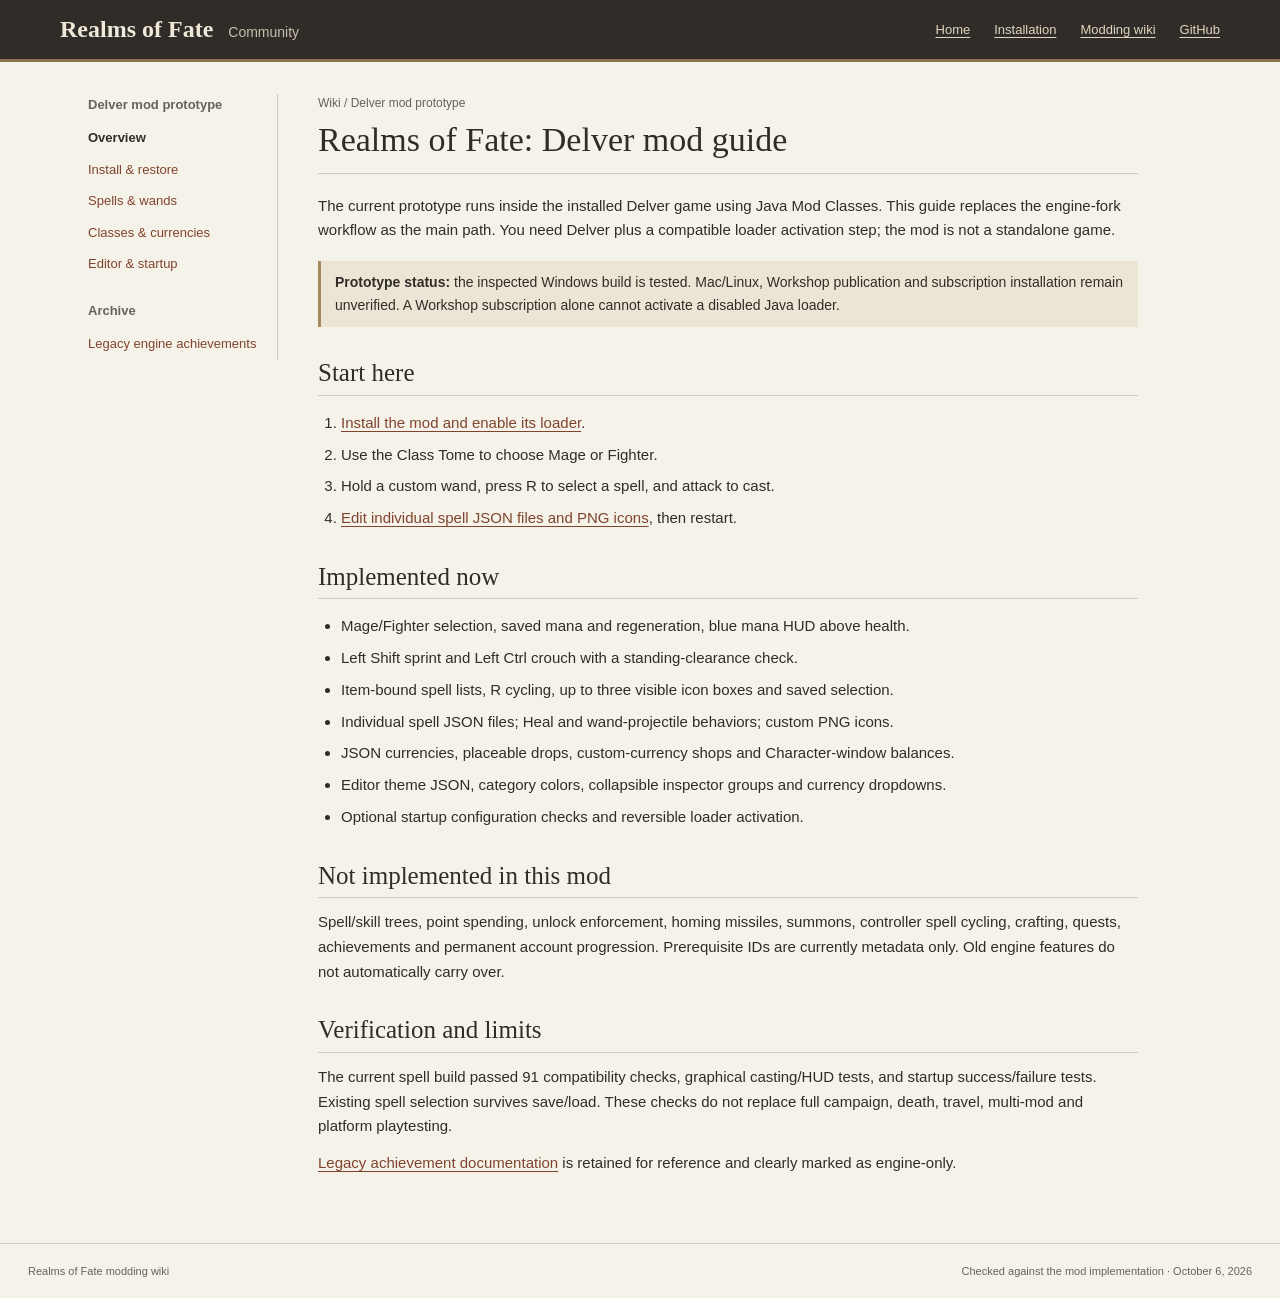
==== wiki/index.html @ 8c8dd292 "Document the Delver mod prototype and archive engine-only guides" ====
<!doctype html><html lang="en"><head><meta charset="utf-8"><meta name="viewport" content="width=device-width, initial-scale=1"><meta name="description" content="Realms of Fate Delver mod prototype: Realms of Fate: Delver mod guide"><title>Realms of Fate: Delver mod guide · Realms of Fate</title><link rel="stylesheet" href="../assets/wiki.css"><script src="../assets/wiki.js" defer></script></head><body>
<a class="skip" href="#main">Skip to content</a><header class="site-header"><a class="brand" href="../index.html">Realms of Fate <span>Community</span></a><nav aria-label="Site"><a href="../index.html">Home</a><a href="installation.html">Installation</a><a href="index.html">Modding wiki</a><a href="https://github.com/Delvers-of-Fate/Realms-of-Fate-Community">GitHub</a></nav></header>
<div class="layout"><nav class="sidebar" aria-label="Wiki navigation"><p class="nav-heading">Delver mod prototype</p><a href="index.html" class="current" aria-current="page">Overview</a><a href="installation.html">Install & restore</a><a href="spells.html">Spells & wands</a><a href="systems.html">Classes & currencies</a><a href="editor.html">Editor & startup</a><p class="nav-heading">Archive</p><a href="achievements.html">Legacy engine achievements</a></nav><main id="main" class="article"><p class="breadcrumb">Wiki / Delver mod prototype</p><h1>Realms of Fate: Delver mod guide</h1>
<p>The current prototype runs inside the installed Delver game using Java Mod Classes. This guide replaces the engine-fork workflow as the main path. You need Delver plus a compatible loader activation step; the mod is not a standalone game.</p>
<aside class="note"><strong>Prototype status:</strong> the inspected Windows build is tested. Mac/Linux, Workshop publication and subscription installation remain unverified. A Workshop subscription alone cannot activate a disabled Java loader.</aside>
<h2>Start here</h2><ol><li><a href="installation.html">Install the mod and enable its loader</a>.</li><li>Use the Class Tome to choose Mage or Fighter.</li><li>Hold a custom wand, press R to select a spell, and attack to cast.</li><li><a href="spells.html">Edit individual spell JSON files and PNG icons</a>, then restart.</li></ol>
<h2>Implemented now</h2><ul><li>Mage/Fighter selection, saved mana and regeneration, blue mana HUD above health.</li><li>Left Shift sprint and Left Ctrl crouch with a standing-clearance check.</li><li>Item-bound spell lists, R cycling, up to three visible icon boxes and saved selection.</li><li>Individual spell JSON files; Heal and wand-projectile behaviors; custom PNG icons.</li><li>JSON currencies, placeable drops, custom-currency shops and Character-window balances.</li><li>Editor theme JSON, category colors, collapsible inspector groups and currency dropdowns.</li><li>Optional startup configuration checks and reversible loader activation.</li></ul>
<h2>Not implemented in this mod</h2><p>Spell/skill trees, point spending, unlock enforcement, homing missiles, summons, controller spell cycling, crafting, quests, achievements and permanent account progression. Prerequisite IDs are currently metadata only. Old engine features do not automatically carry over.</p>
<h2>Verification and limits</h2><p>The current spell build passed 91 compatibility checks, graphical casting/HUD tests, and startup success/failure tests. Existing spell selection survives save/load. These checks do not replace full campaign, death, travel, multi-mod and platform playtesting.</p>
<p><a href="achievements.html">Legacy achievement documentation</a> is retained for reference and clearly marked as engine-only.</p><p id="copy-status" role="status" aria-live="polite"></p></main></div><footer><span>Realms of Fate modding wiki</span><span>Checked against the mod implementation · October 6, 2026</span></footer></body></html>
---- assets/wiki.css ----
/* Shared styles for the static modding reference. */
:root {
  color-scheme: light;
  --paper: #f5f2e9;
  --ink: #302d28;
  --muted: #686359;
  --rule: #d2cabb;
  --link: #80442e;
}
* { box-sizing: border-box; }
html { scroll-padding-top: 24px; }
body {
  margin: 0;
  background: var(--paper);
  color: var(--ink);
  font: 15px/1.65 Arial, Helvetica, sans-serif;
}
a { color: var(--link); text-underline-offset: 3px; }
a:hover { color: #462519; }
a:focus-visible, button:focus-visible { outline: 2px solid #925025; outline-offset: 4px; }
.site-header {
  background: #302d28;
  border-bottom: 3px solid #88724e;
  color: #f0e8d8;
  padding: 16px max(28px, calc((100vw - 1160px) / 2));
  display: flex;
  align-items: center;
  justify-content: space-between;
  gap: 20px;
}
.brand { font: bold 24px Georgia, serif; color: #f0e8d8; text-decoration: none; white-space: nowrap; }
.brand span { margin-left: 9px; font: normal 14px Arial, sans-serif; color: #c9beab; }
.site-header nav { display: flex; gap: 24px; font-size: 13px; }
.site-header a:hover { color: white; }
.site-header nav a { color: #e0d4be; }
.layout {
  max-width: 1160px;
  margin: 0 auto;
  padding: 32px 28px 55px;
  display: grid;
  grid-template-columns: 190px minmax(0, 1fr);
  gap: 40px;
  min-height: calc(100vh - 155px);
}
.sidebar { align-self: start; position: sticky; top: 24px; font-size: 13px; padding-right: 20px; border-right: 1px solid var(--rule); }
.sidebar a { display: block; padding: 5px 0; text-decoration: none; }
.sidebar a:hover { text-decoration: underline; }
.sidebar .current { color: var(--ink); font-weight: bold; }
.nav-heading { font-weight: bold; color: var(--muted); margin: 20px 0 7px; }
.nav-heading:first-child { margin-top: 0; }
.article { min-width: 0; max-width: 820px; }
.breadcrumb { color: var(--muted); font-size: 12px; margin: 0 0 6px; }
h1, h2, h3 { line-height: 1.25; }
h1 { font: normal 34px/1.2 Georgia, serif; margin: 0 0 20px; padding-bottom: 12px; border-bottom: 1px solid var(--rule); }
h2 { font: normal 25px/1.3 Georgia, serif; margin: 30px 0 12px; border-bottom: 1px solid var(--rule); padding-bottom: 5px; }
h3 { font-size: 16px; margin: 22px 0 10px; }
p { margin: 12px 0; }
.page-note { font-size: 13px; color: var(--muted); }
.topic-list { margin: 12px 0 20px; }
.topic-list > div { display: grid; grid-template-columns: 185px minmax(0,1fr); padding: 11px 0; border-bottom: 1px solid #e1dacc; gap: 20px; }
.topic-list dt { font-weight: bold; }
.topic-list dd { margin: 0; color: #5b554c; font-size: 14px; }
.note { margin: 18px 0; padding: 10px 14px; border-left: 3px solid #a48b5d; background: #ece5d6; font-size: 14px; }
code { font-family: Consolas, "Liberation Mono", monospace; font-size: .9em; overflow-wrap: anywhere; }
p code, li code, td code { background: #e9e3d7; padding: 1px 4px; }
.code-panel { margin: 18px 0; border: 1px solid #c6beae; }
.code-toolbar { background: #e8e2d6; display: flex; justify-content: space-between; align-items: center; gap: 12px; padding: 7px 12px; font-size: 12px; color: #5b5448; border-bottom: 1px solid #c6beae; }
.code-toolbar > div { display: flex; align-items: center; gap: 15px; flex-shrink: 0; }
button { font: 12px Arial, sans-serif; color: #393228; background: #faf7ef; border: 1px solid #b3a58d; border-radius: 2px; padding: 5px 10px; cursor: pointer; }
button:hover { background: white; border-color: #7e6b4d; }
pre { background: #fcfaf5; color: #343c30; margin: 0; padding: 13px 16px; overflow: auto; font: 13px/1.5 Consolas, "Liberation Mono", monospace; tab-size: 2; }
pre code { font: inherit; overflow-wrap: normal; }
.tree { border: 1px solid var(--rule); background: #efebe1; }
.table-wrap { overflow: auto; margin: 12px 0 20px; }
table { width: 100%; border-collapse: collapse; text-align: left; font-size: 13px; }
th, td { padding: 8px 11px; border: 1px solid var(--rule); vertical-align: top; }
th { background: #e8e2d6; font-weight: bold; }
td:first-child { min-width: 140px; }
tbody tr:nth-child(even) { background: #f0ece2; }
ol, ul { padding-left: 23px; }
li { margin: 7px 0; }
footer { border-top: 1px solid var(--rule); padding: 18px 28px; color: var(--muted); display: flex; justify-content: space-between; gap: 16px; font-size: 11px; }
.skip { position: absolute; top: -100px; left: 12px; background: var(--paper); padding: 10px; z-index: 10; }
.skip:focus { top: 10px; }
#copy-status { position: fixed; right: 16px; bottom: 16px; max-width: calc(100vw - 32px); background: #302d28; color: #f5f2e9; border: 1px solid #88724e; padding: 10px 16px; font-size: 13px; margin: 0; }
#copy-status:empty { display: none; }
@media (max-width: 800px) {
  .layout { grid-template-columns: 155px minmax(0,1fr); gap: 24px; padding: 25px 20px 40px; }
  .topic-list > div { grid-template-columns: 1fr; gap: 3px; }
  .sidebar { padding-right: 12px; }
}
@media (max-width: 580px) {
  .site-header { padding: 13px 18px; flex-wrap: wrap; gap: 9px; }
  .brand { font-size: 22px; }
  .site-header nav { gap: 16px; }
  .layout { display: block; padding: 20px 18px 35px; }
  .sidebar { position: static; border: 0; border-bottom: 1px solid var(--rule); padding: 0 0 14px; margin-bottom: 22px; }
  .sidebar a { display: inline-block; padding: 3px 12px 3px 0; }
  .nav-heading { margin: 10px 0 3px; }
  h1 { font-size: 30px; }
  h2 { font-size: 23px; }
  .code-toolbar { flex-wrap: wrap; }
  pre { font-size: 12px; padding: 12px; }
  footer { display: block; padding: 15px 18px; }
  footer span { display: block; }
}
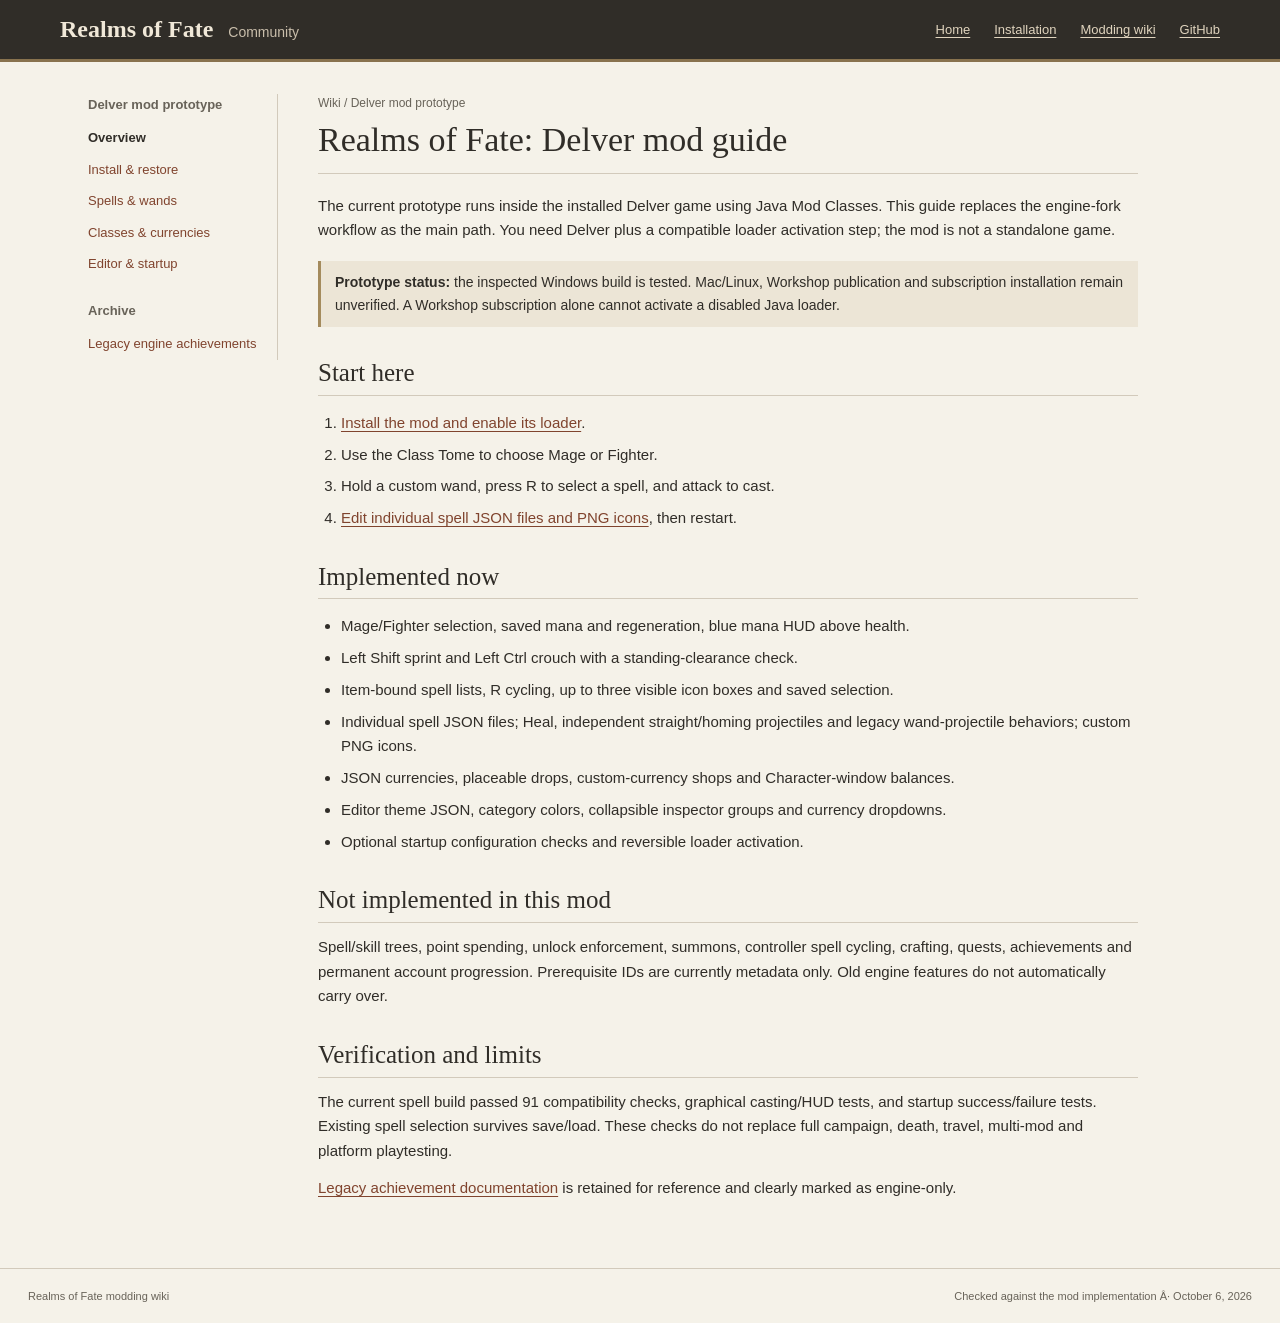
==== commit 7f247d4d: "Document independent spell projectiles and Seeking Missile" ====
--- a/wiki/index.html
+++ b/wiki/index.html
@@ -1,10 +1,10 @@
-<!doctype html><html lang="en"><head><meta charset="utf-8"><meta name="viewport" content="width=device-width, initial-scale=1"><meta name="description" content="Realms of Fate Delver mod prototype: Realms of Fate: Delver mod guide"><title>Realms of Fate: Delver mod guide · Realms of Fate</title><link rel="stylesheet" href="../assets/wiki.css"><script src="../assets/wiki.js" defer></script></head><body>
+<!doctype html><html lang="en"><head><meta charset="utf-8"><meta name="viewport" content="width=device-width, initial-scale=1"><meta name="description" content="Realms of Fate Delver mod prototype: Realms of Fate: Delver mod guide"><title>Realms of Fate: Delver mod guide Â· Realms of Fate</title><link rel="stylesheet" href="../assets/wiki.css"><script src="../assets/wiki.js" defer></script></head><body>
 <a class="skip" href="#main">Skip to content</a><header class="site-header"><a class="brand" href="../index.html">Realms of Fate <span>Community</span></a><nav aria-label="Site"><a href="../index.html">Home</a><a href="installation.html">Installation</a><a href="index.html">Modding wiki</a><a href="https://github.com/Delvers-of-Fate/Realms-of-Fate-Community">GitHub</a></nav></header>
 <div class="layout"><nav class="sidebar" aria-label="Wiki navigation"><p class="nav-heading">Delver mod prototype</p><a href="index.html" class="current" aria-current="page">Overview</a><a href="installation.html">Install & restore</a><a href="spells.html">Spells & wands</a><a href="systems.html">Classes & currencies</a><a href="editor.html">Editor & startup</a><p class="nav-heading">Archive</p><a href="achievements.html">Legacy engine achievements</a></nav><main id="main" class="article"><p class="breadcrumb">Wiki / Delver mod prototype</p><h1>Realms of Fate: Delver mod guide</h1>
 <p>The current prototype runs inside the installed Delver game using Java Mod Classes. This guide replaces the engine-fork workflow as the main path. You need Delver plus a compatible loader activation step; the mod is not a standalone game.</p>
 <aside class="note"><strong>Prototype status:</strong> the inspected Windows build is tested. Mac/Linux, Workshop publication and subscription installation remain unverified. A Workshop subscription alone cannot activate a disabled Java loader.</aside>
 <h2>Start here</h2><ol><li><a href="installation.html">Install the mod and enable its loader</a>.</li><li>Use the Class Tome to choose Mage or Fighter.</li><li>Hold a custom wand, press R to select a spell, and attack to cast.</li><li><a href="spells.html">Edit individual spell JSON files and PNG icons</a>, then restart.</li></ol>
-<h2>Implemented now</h2><ul><li>Mage/Fighter selection, saved mana and regeneration, blue mana HUD above health.</li><li>Left Shift sprint and Left Ctrl crouch with a standing-clearance check.</li><li>Item-bound spell lists, R cycling, up to three visible icon boxes and saved selection.</li><li>Individual spell JSON files; Heal and wand-projectile behaviors; custom PNG icons.</li><li>JSON currencies, placeable drops, custom-currency shops and Character-window balances.</li><li>Editor theme JSON, category colors, collapsible inspector groups and currency dropdowns.</li><li>Optional startup configuration checks and reversible loader activation.</li></ul>
-<h2>Not implemented in this mod</h2><p>Spell/skill trees, point spending, unlock enforcement, homing missiles, summons, controller spell cycling, crafting, quests, achievements and permanent account progression. Prerequisite IDs are currently metadata only. Old engine features do not automatically carry over.</p>
+<h2>Implemented now</h2><ul><li>Mage/Fighter selection, saved mana and regeneration, blue mana HUD above health.</li><li>Left Shift sprint and Left Ctrl crouch with a standing-clearance check.</li><li>Item-bound spell lists, R cycling, up to three visible icon boxes and saved selection.</li><li>Individual spell JSON files; Heal, independent straight/homing projectiles and legacy wand-projectile behaviors; custom PNG icons.</li><li>JSON currencies, placeable drops, custom-currency shops and Character-window balances.</li><li>Editor theme JSON, category colors, collapsible inspector groups and currency dropdowns.</li><li>Optional startup configuration checks and reversible loader activation.</li></ul>
+<h2>Not implemented in this mod</h2><p>Spell/skill trees, point spending, unlock enforcement, summons, controller spell cycling, crafting, quests, achievements and permanent account progression. Prerequisite IDs are currently metadata only. Old engine features do not automatically carry over.</p>
 <h2>Verification and limits</h2><p>The current spell build passed 91 compatibility checks, graphical casting/HUD tests, and startup success/failure tests. Existing spell selection survives save/load. These checks do not replace full campaign, death, travel, multi-mod and platform playtesting.</p>
-<p><a href="achievements.html">Legacy achievement documentation</a> is retained for reference and clearly marked as engine-only.</p><p id="copy-status" role="status" aria-live="polite"></p></main></div><footer><span>Realms of Fate modding wiki</span><span>Checked against the mod implementation · October 6, 2026</span></footer></body></html>+<p><a href="achievements.html">Legacy achievement documentation</a> is retained for reference and clearly marked as engine-only.</p><p id="copy-status" role="status" aria-live="polite"></p></main></div><footer><span>Realms of Fate modding wiki</span><span>Checked against the mod implementation Â· October 6, 2026</span></footer></body></html>
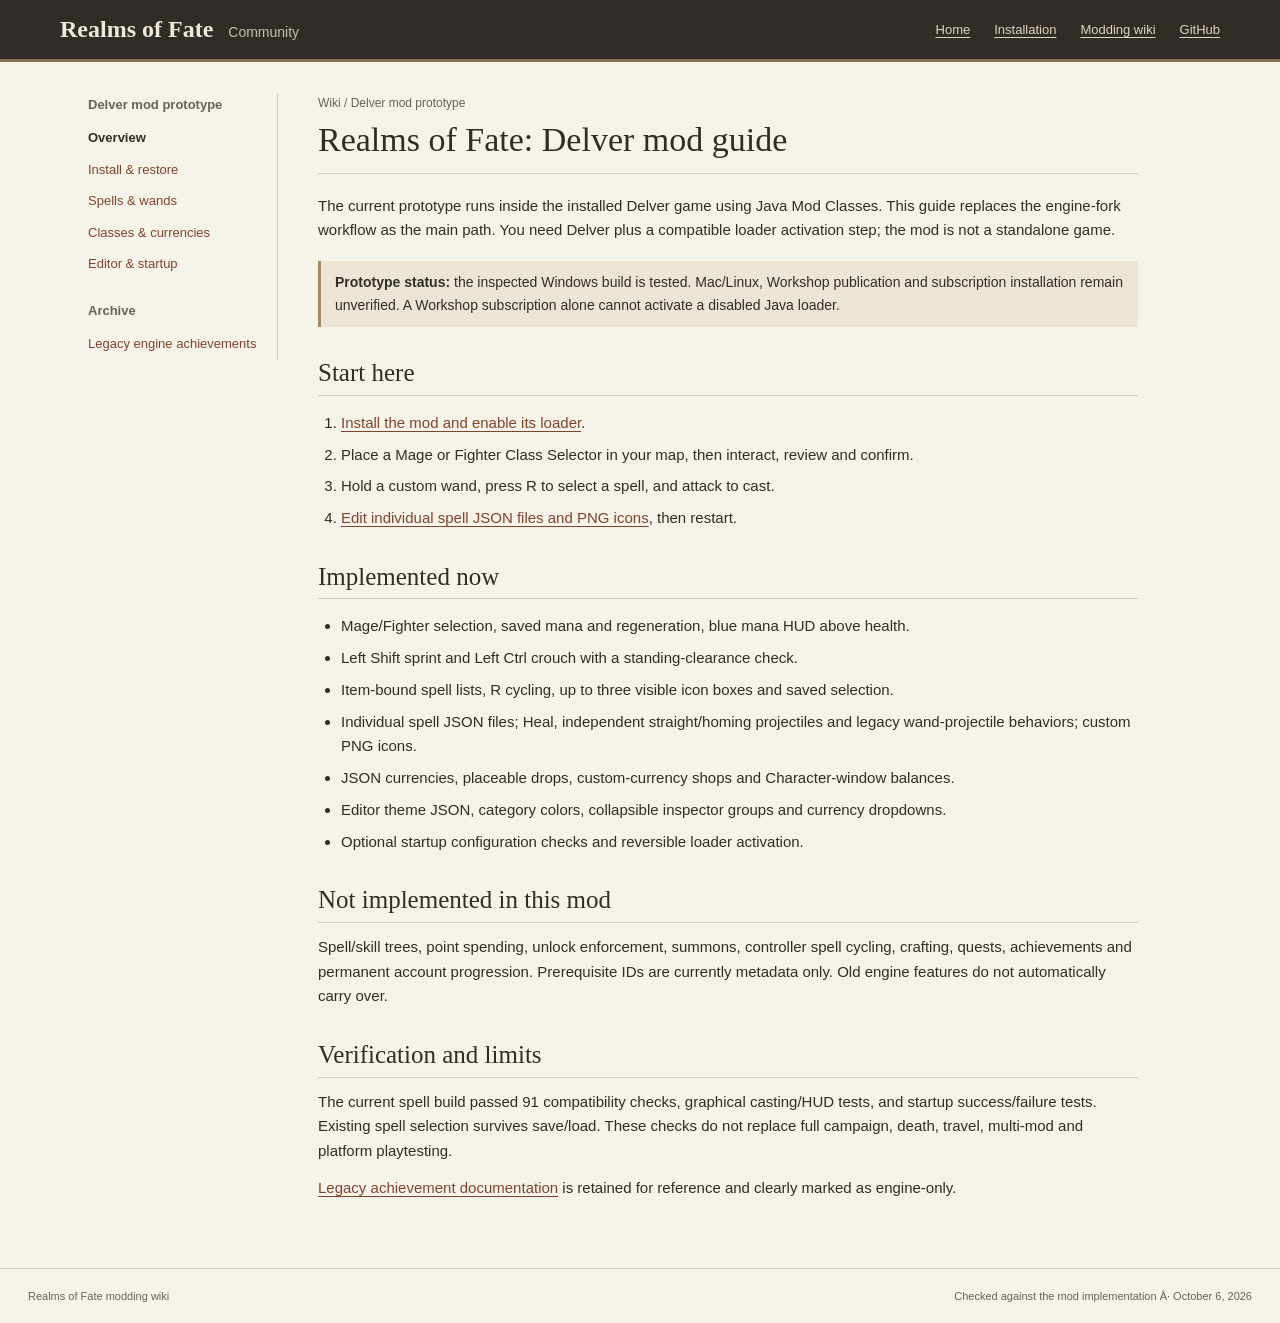
==== commit ef498f33: "Document trigger-based class previews and selection" ====
--- a/wiki/index.html
+++ b/wiki/index.html
@@ -3,7 +3,7 @@
 <div class="layout"><nav class="sidebar" aria-label="Wiki navigation"><p class="nav-heading">Delver mod prototype</p><a href="index.html" class="current" aria-current="page">Overview</a><a href="installation.html">Install & restore</a><a href="spells.html">Spells & wands</a><a href="systems.html">Classes & currencies</a><a href="editor.html">Editor & startup</a><p class="nav-heading">Archive</p><a href="achievements.html">Legacy engine achievements</a></nav><main id="main" class="article"><p class="breadcrumb">Wiki / Delver mod prototype</p><h1>Realms of Fate: Delver mod guide</h1>
 <p>The current prototype runs inside the installed Delver game using Java Mod Classes. This guide replaces the engine-fork workflow as the main path. You need Delver plus a compatible loader activation step; the mod is not a standalone game.</p>
 <aside class="note"><strong>Prototype status:</strong> the inspected Windows build is tested. Mac/Linux, Workshop publication and subscription installation remain unverified. A Workshop subscription alone cannot activate a disabled Java loader.</aside>
-<h2>Start here</h2><ol><li><a href="installation.html">Install the mod and enable its loader</a>.</li><li>Use the Class Tome to choose Mage or Fighter.</li><li>Hold a custom wand, press R to select a spell, and attack to cast.</li><li><a href="spells.html">Edit individual spell JSON files and PNG icons</a>, then restart.</li></ol>
+<h2>Start here</h2><ol><li><a href="installation.html">Install the mod and enable its loader</a>.</li><li>Place a Mage or Fighter Class Selector in your map, then interact, review and confirm.</li><li>Hold a custom wand, press R to select a spell, and attack to cast.</li><li><a href="spells.html">Edit individual spell JSON files and PNG icons</a>, then restart.</li></ol>
 <h2>Implemented now</h2><ul><li>Mage/Fighter selection, saved mana and regeneration, blue mana HUD above health.</li><li>Left Shift sprint and Left Ctrl crouch with a standing-clearance check.</li><li>Item-bound spell lists, R cycling, up to three visible icon boxes and saved selection.</li><li>Individual spell JSON files; Heal, independent straight/homing projectiles and legacy wand-projectile behaviors; custom PNG icons.</li><li>JSON currencies, placeable drops, custom-currency shops and Character-window balances.</li><li>Editor theme JSON, category colors, collapsible inspector groups and currency dropdowns.</li><li>Optional startup configuration checks and reversible loader activation.</li></ul>
 <h2>Not implemented in this mod</h2><p>Spell/skill trees, point spending, unlock enforcement, summons, controller spell cycling, crafting, quests, achievements and permanent account progression. Prerequisite IDs are currently metadata only. Old engine features do not automatically carry over.</p>
 <h2>Verification and limits</h2><p>The current spell build passed 91 compatibility checks, graphical casting/HUD tests, and startup success/failure tests. Existing spell selection survives save/load. These checks do not replace full campaign, death, travel, multi-mod and platform playtesting.</p>
